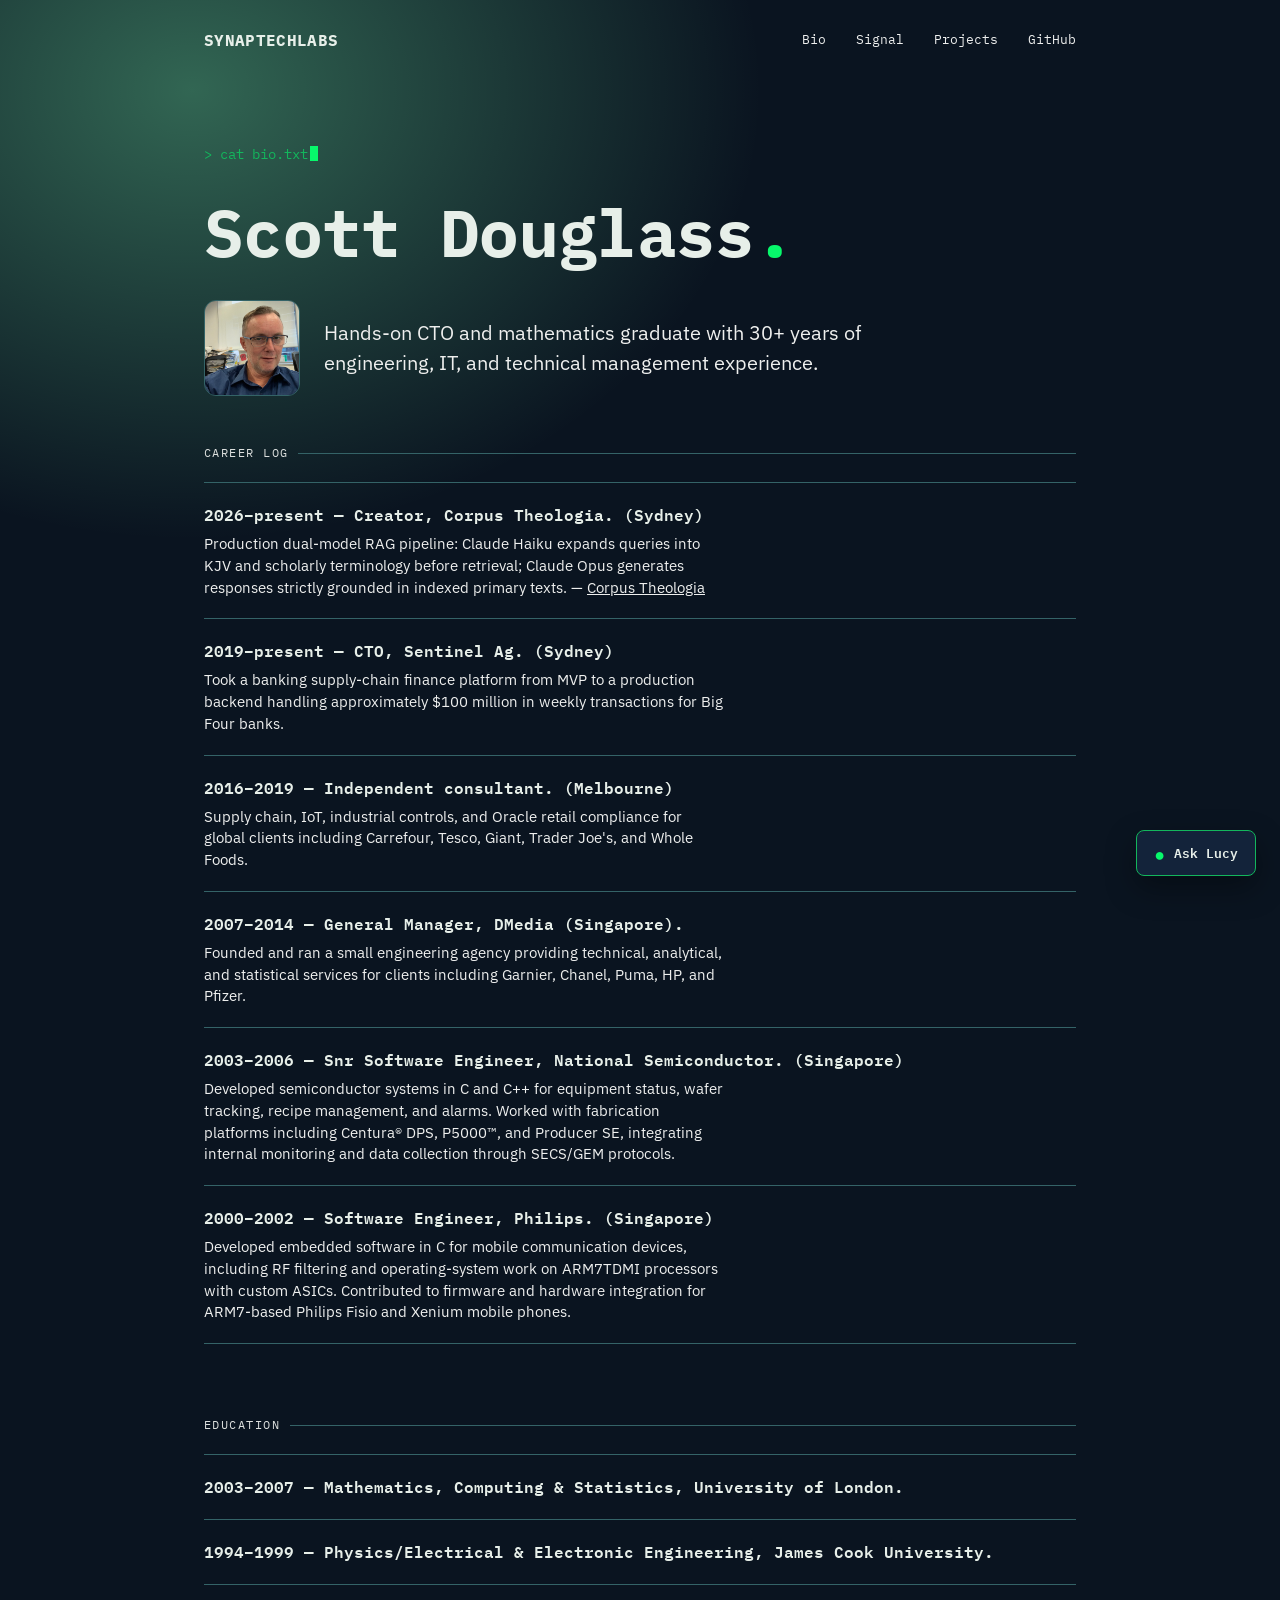
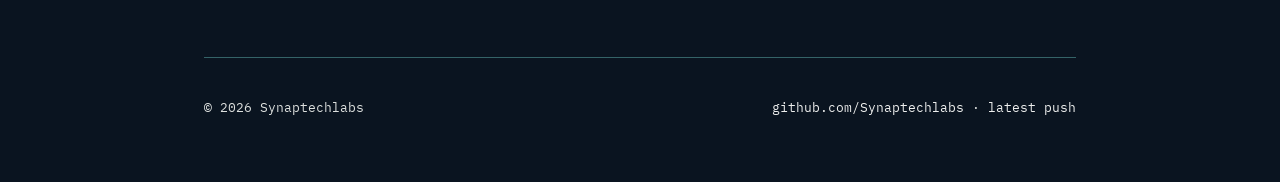
==== bio.html @ 3e89b564 "Refine Lucy transmission animation" ====
<!DOCTYPE html>
<html lang="en">
<head>
<meta charset="UTF-8">
<meta name="viewport" content="width=device-width, initial-scale=1.0">
<title>Bio — Synaptechlabs</title>
<meta name="description" content="Synaptechlabs: systems, algorithms, and applied AI research. Building cognition from tokens, bytes, and bold ideas.">
<link rel="canonical" href="https://synaptechlabs.ai/bio.html">
<meta property="og:type" content="profile">
<meta property="og:title" content="Scott Douglass — Synaptechlabs">
<meta property="og:description" content="Hands-on CTO and mathematics graduate with more than 30 years of engineering, IT, and technical management experience.">
<meta property="og:url" content="https://synaptechlabs.ai/bio.html">
<meta name="twitter:card" content="summary">
<link rel="preconnect" href="https://fonts.googleapis.com">
<link rel="preconnect" href="https://fonts.gstatic.com" crossorigin>
<link href="https://fonts.googleapis.com/css2?family=IBM+Plex+Mono:wght@400;500;600;700&family=IBM+Plex+Sans:wght@400;500;600&display=swap" rel="stylesheet">
<link rel="stylesheet" href="css/style.css?v=3">
<script src="https://challenges.cloudflare.com/turnstile/v0/api.js?render=explicit" async defer></script>
</head>
<body>

<header class="site">
  <a class="mark" href="index.html">SYNAPTECHLABS</a>
  <nav>
    <a href="bio.html">Bio</a>
    <a href="index.html#flagship">Signal</a>
    <a href="index.html#projects">Projects</a>
    <a href="https://github.com/Synaptechlabs">GitHub</a>
  </nav>
</header>

<div class="wrap">

  <section class="hero">
    <p class="prompt-line">&gt; cat bio.txt<span class="cursor"></span></p>
    <h1 class="wordmark">Scott Douglass<span class="dot">.</span></h1>
    <div class="bio-intro">
      <img class="bio-photo" src="images/me.jpg" alt="Scott Douglass">
      <p class="tagline">Hands-on CTO and mathematics graduate with 30+ years of engineering, IT, and technical management experience.</p>
    </div>
  </section>

  <section id="history" class="projects">
    <h2 class="section-label">Career log</h2>


    <div class="project-row">
      <span class="name-line">2026–present — Creator, Corpus Theologia. (Sydney)</span>
      <span class="desc">Production dual-model RAG pipeline: Claude Haiku expands queries into KJV and scholarly terminology before retrieval; Claude Opus generates responses strictly grounded in indexed primary texts. — <a href="https://www.corpustheologia.com/" target="_blank" rel="noopener">Corpus Theologia</a></span>
    </div>


    <div class="project-row">
      <span class="name-line">2019–present — CTO, Sentinel Ag. (Sydney)</span>
      <span class="desc">Took a banking supply-chain finance platform from MVP to a production backend handling approximately $100 million in weekly transactions for Big Four banks.</span>
    </div>

    <div class="project-row">
      <span class="name-line">2016–2019 — Independent consultant. (Melbourne)</span>
      <span class="desc">Supply chain, IoT, industrial controls, and Oracle retail compliance for global clients including Carrefour, Tesco, Giant, Trader Joe's, and Whole Foods.</span>
    </div>

    <div class="project-row">
      <span class="name-line">2007–2014 — General Manager, DMedia (Singapore).</span>
      <span class="desc">Founded and ran a small engineering agency providing technical, analytical, and statistical services for clients including Garnier, Chanel, Puma, HP, and Pfizer.</span>
    </div>

    <div class="project-row">
      <span class="name-line">2003–2006 — Snr Software Engineer, National Semiconductor. (Singapore)</span>
      <span class="desc">Developed semiconductor systems in C and C++ for equipment status, wafer tracking, recipe management, and alarms. Worked with fabrication platforms including Centura® DPS, P5000™, and Producer SE, integrating internal monitoring and data collection through SECS/GEM protocols.</span>
    </div>

    <div class="project-row">
      <span class="name-line">2000–2002 — Software Engineer, Philips. (Singapore)</span>
      <span class="desc">Developed embedded software in C for mobile communication devices, including RF filtering and operating-system work on ARM7TDMI processors with custom ASICs. Contributed to firmware and hardware integration for ARM7-based Philips Fisio and Xenium mobile phones.</span>
    </div>
</section>  
  <section id="education" class="projects">
    <h2 class="section-label">Education</h2>

    <div class="project-row">
      <span class="name-line">2003–2007 — Mathematics, Computing &amp; Statistics, University of London.</span>
    </div>

    <div class="project-row">
      <span class="name-line">1994–1999 — Physics/Electrical &amp; Electronic Engineering, James Cook University.</span>
    </div>
  </section>

  <footer>
    <span>© <span id="year"></span> Synaptechlabs</span>
    <span><a href="https://github.com/Synaptechlabs">github.com/Synaptechlabs</a> · <a class="site-version" href="https://github.com/Synaptechlabs/Synaptechlabs.github.io/commits/main">latest push</a></span>
  </footer>

</div>

<script>
  document.getElementById('year').textContent = new Date().getFullYear();
</script>
<script src="js/lucy-chat.js?v=3" defer></script>
<script src="js/site-version.js" defer></script>

</body>
</html>
---- css/style.css ----
:root {
  --bg: #0a1420;
  --bg-raise: #13233a;
  --bg-raise-2: #171c19;
  --text: #e7efe9;
  --text-dim: #eeefee;
  --text-mute: #dde0de;
  --phosphor: #07f86b;
  --phosphor-dim: #13b65c;
  --amber: #ffb454;
  --hairline: #346367;
  --mono: 'IBM Plex Mono', ui-monospace, monospace;
  --sans: 'IBM Plex Sans', system-ui, sans-serif;
}

* { box-sizing: border-box; }

html { scroll-behavior: smooth; }

body {
  margin: 0;
  background: var(--bg);
  color: var(--text);
  font-family: var(--sans);
  line-height: 1.5;
  background-image:
    radial-gradient(ellipse 1900px 1500px at 15% 10%, rgba(124,255,178,0.35), transparent 30%);

  background-attachment: fixed;
}

a { color: inherit; }

::selection { background: var(--phosphor-dim); color: #fff; }

:focus-visible {
  outline: 2px solid var(--phosphor);
  outline-offset: 3px;
}

.wrap {
  max-width: 920px;
  margin: 0 auto;
  padding: 0 24px;
}

/* ---------- Header ---------- */

header.site {
  display: flex;
  align-items: center;
  justify-content: space-between;
  padding: 28px 24px;
  max-width: 920px;
  margin: 0 auto;
  font-family: var(--mono);
  font-size: 13px;
  color: var(--text-dim);
}

header.site .mark {
  color: var(--text);
  letter-spacing: 0.02em;
  text-decoration: none;
  font-size: 16px;
  font-weight: 700;
}

header.site nav a {
  color: var(--text-dim);
  text-decoration: none;
  margin-left: 22px;
  transition: color 0.15s ease;
}
header.site nav a:hover { color: var(--phosphor); }

/* ---------- Hero ---------- */

.hero {
  padding: 64px 0 8px;
}

.prompt-line {
  font-family: var(--mono);
  font-size: 14px;
  color: var(--phosphor-dim);
  margin: 0 0 18px;
}
.prompt-line .cursor {
  display: inline-block;
  width: 8px;
  height: 15px;
  background: var(--phosphor);
  margin-left: 2px;
  vertical-align: -2px;
  animation: blink 1.1s steps(1) infinite;
}
@keyframes blink { 50% { opacity: 0; } }

h1.wordmark {
  font-family: var(--mono);
  font-weight: 700;
  font-size: clamp(38px, 7vw, 66px);
  letter-spacing: -0.01em;
  margin: 0 0 18px;
  color: var(--text);
}
h1.wordmark .dot { color: var(--phosphor); }

.tagline {
  font-size: clamp(17px, 2.4vw, 20px);
  color: var(--text-dim);
  max-width: 46ch;
  margin: 0 0 40px;
  font-weight: 400;
}

.bio-intro {
  display: flex;
  align-items: center;
  gap: 24px;
  margin: 0 0 40px;
}
.bio-intro .tagline { margin: 0; }

.bio-photo {
  width: 96px;
  max-width: 96px;
  height: 96px;
  border-radius: 12px;
  object-fit: cover;
  border: 1px solid var(--hairline);
  flex-shrink: 0;
}

@media (prefers-reduced-motion: reduce) {
  .prompt-line .cursor { animation: none; }
}

/* ---------- Section labels ---------- */

.section-label {
  font-family: var(--mono);
  font-size: 12px;
  letter-spacing: 0.12em;
  text-transform: uppercase;
  color: var(--text-mute);
  margin: 0 0 20px;
  display: flex;
  align-items: center;
  gap: 10px;
  font-weight: 400;
}
.section-label::after {
  content: '';
  flex: 1;
  height: 1px;
  background: var(--hairline);
}

/* ---------- Flagship ---------- */

.flagship {
  background: var(--bg-raise);
  border: 1px solid var(--hairline);
  border-radius: 10px;
  padding: 32px;
  margin-bottom: 64px;
  position: relative;
  overflow: hidden;
}
.flagship::before {
  content: '';
  position: absolute;
  top: 0; left: 0; right: 0;
  height: 2px;
  background: linear-gradient(90deg, var(--phosphor), transparent 70%);
}

.flagship-top {
  display: flex;
  align-items: center;
  gap: 12px;
  margin-bottom: 14px;
  flex-wrap: wrap;
}

.status-badge {
  font-family: var(--mono);
  font-size: 11px;
  letter-spacing: 0.08em;
  padding: 3px 9px;
  border-radius: 4px;
  text-transform: uppercase;
}
.status-live {
  color: #0b0e0c;
  background: var(--amber);
}
.status-active { color: var(--phosphor); border: 1px solid var(--phosphor-dim); }
.status-experimental { color: var(--text-dim); border: 1px solid var(--hairline); }
.status-archived { color: var(--text-mute); border: 1px solid var(--hairline); }

.flagship-body {
  display: flex;
  gap: 24px;
  align-items: flex-start;
}

.flagship-photo {
  width: 140px;
  max-width: 140px;
  height: 140px;
  border-radius: 10px;
  object-fit: cover;
  border: 1px solid var(--hairline);
  flex-shrink: 0;
}

.flagship h3 {
  font-family: var(--mono);
  font-size: 24px;
  margin: 0 0 10px;
  font-weight: 600;
}

.flagship p.desc {
  color: var(--text-dim);
  max-width: 62ch;
  margin: 0 0 22px;
}

.flagship .links {
  display: flex;
  gap: 16px;
  flex-wrap: wrap;
  font-family: var(--mono);
  font-size: 13px;
}
.flagship .links a {
  text-decoration: none;
  color: var(--text);
  border-bottom: 1px solid var(--phosphor-dim);
  padding-bottom: 2px;
  transition: border-color 0.15s ease, color 0.15s ease;
}
.flagship .links a:hover { color: var(--phosphor); border-color: var(--phosphor); }

/* ---------- Project list ---------- */

.projects { margin-bottom: 72px; }

.project-row {
  display: grid;
  grid-template-columns: 1fr auto;
  gap: 6px 20px;
  align-items: start;
  padding: 20px 0;
  border-bottom: 1px solid var(--hairline);
  text-decoration: none;
  color: inherit;
}
.section-label + .project-row { border-top: 1px solid var(--hairline); }

.project-row .name-line {
  display: flex;
  align-items: center;
  gap: 10px;
  font-family: var(--mono);
  font-size: 16px;
  font-weight: 600;
  color: var(--text);
}

.project-row .desc {
  grid-column: 1 / 2;
  color: var(--text-dim);
  font-size: 14.5px;
  max-width: 58ch;
}

.project-row .badge-col {
  grid-column: 2;
  grid-row: 1 / 3;
  align-self: start;
  justify-self: end;
}

.project-row .arrow {
  font-family: var(--mono);
  color: var(--text-mute);
  transition: transform 0.15s ease, color 0.15s ease;
  display: inline-block;
}
.project-row:hover .arrow { transform: translateX(3px); color: var(--phosphor); }
.project-row:hover .name-line { color: var(--phosphor); }

/* ---------- Footer ---------- */

footer {
  padding: 40px 0 64px;
  font-family: var(--mono);
  font-size: 13px;
  color: var(--text-mute);
  border-top: 1px solid var(--hairline);
  display: flex;
  justify-content: space-between;
  flex-wrap: wrap;
  gap: 12px;
}
footer a { color: var(--text-dim); text-decoration: none; }
footer a:hover { color: var(--phosphor); }

/* ---------- Lucy chat ---------- */

.lucy-chat {
  position: fixed;
  right: 24px;
  bottom: 24px;
  z-index: 10;
  font-family: var(--sans);
}

.lucy-chat__toggle {
  display: flex;
  align-items: center;
  gap: 9px;
  min-height: 46px;
  padding: 0 17px;
  border: 1px solid var(--phosphor-dim);
  border-radius: 8px;
  background: var(--bg-raise);
  color: var(--text);
  box-shadow: 0 12px 30px rgba(0, 0, 0, 0.35);
  cursor: pointer;
  font: 600 13px var(--mono);
}

.lucy-chat__toggle:hover { color: var(--phosphor); border-color: var(--phosphor); }
.lucy-chat__toggle-dot { color: var(--phosphor); font-size: 18px; line-height: 1; }

.lucy-chat__panel {
  position: absolute;
  right: 0;
  bottom: 58px;
  display: flex;
  width: min(360px, calc(100vw - 32px));
  height: min(480px, calc(100vh - 112px));
  flex-direction: column;
  overflow: hidden;
  border: 1px solid var(--hairline);
  border-radius: 10px;
  background: var(--bg-raise);
  box-shadow: 0 18px 50px rgba(0, 0, 0, 0.45);
}

.lucy-chat__panel[hidden] { display: none; }

.lucy-chat__header {
  display: flex;
  align-items: center;
  justify-content: space-between;
  padding: 14px 16px;
  border-bottom: 1px solid var(--hairline);
  font: 600 14px var(--mono);
}

.lucy-chat__status { color: var(--phosphor); }
.lucy-chat__close { border: 0; background: transparent; color: var(--text-dim); cursor: pointer; font-size: 22px; line-height: 1; }
.lucy-chat__close:hover { color: var(--phosphor); }

.lucy-chat__transmission {
  position: relative;
  height: 150px;
  flex: 0 0 150px;
  overflow: hidden;
  border-bottom: 1px solid var(--hairline);
  background: #071019;
  animation: lucy-transmission-pulse 4.4s ease-in-out infinite;
}

.lucy-chat__portrait {
  position: absolute;
  inset: 0;
  background-image: url('../images/lucy-transmission-sprite.jpg');
  background-repeat: no-repeat;
  background-position: 0% 31%;
  background-size: 400% auto;
  filter: saturate(0.72) contrast(1.08) brightness(0.86);
  animation: lucy-camera-drift 8s ease-in-out infinite alternate;
}

.lucy-chat__transmission[data-state='anticipating'] .lucy-chat__portrait { background-position: 33.333% 31%; }
.lucy-chat__transmission[data-state='thinking'] .lucy-chat__portrait { background-position: 66.667% 31%; }
.lucy-chat__transmission[data-state='responding'] .lucy-chat__portrait { background-position: 100% 31%; }

.lucy-chat__transmission::before {
  content: '';
  position: absolute;
  z-index: 1;
  inset: 0;
  pointer-events: none;
  background:
    repeating-linear-gradient(0deg, rgba(4, 20, 27, 0.12) 0, rgba(4, 20, 27, 0.12) 1px, transparent 1px, transparent 3px),
    linear-gradient(90deg, rgba(7, 248, 107, 0.08), transparent 40%, rgba(0, 117, 255, 0.06));
  mix-blend-mode: screen;
  animation:
    lucy-signal-flicker 2.7s steps(1) infinite,
    lucy-analogue-roll 1.8s linear infinite;
}

.lucy-chat__transmission::after {
  content: '';
  position: absolute;
  z-index: 2;
  top: -35%;
  right: 0;
  left: 0;
  height: 25%;
  pointer-events: none;
  background: linear-gradient(transparent, rgba(7, 248, 107, 0.11), transparent);
  animation: lucy-scan 5s linear infinite;
}

.lucy-chat__transmission--glitching .lucy-chat__portrait {
  animation: lucy-signal-glitch 110ms steps(2) infinite;
}

.lucy-chat__transmission--glitching::before {
  background:
    repeating-linear-gradient(0deg, rgba(7, 248, 107, 0.24) 0 2px, transparent 2px 7px),
    linear-gradient(90deg, rgba(0, 170, 255, 0.2), transparent 38%, rgba(7, 248, 107, 0.18));
}

.lucy-chat__signal {
  position: absolute;
  z-index: 3;
  bottom: 8px;
  left: 10px;
  padding: 2px 5px;
  background: rgba(4, 13, 20, 0.72);
  color: var(--phosphor);
  font: 500 9px var(--mono);
  letter-spacing: 0.08em;
}

@keyframes lucy-scan {
  to { transform: translateY(700%); }
}

@keyframes lucy-camera-drift {
  0% { transform: scale(1.015) translate3d(-1px, 0, 0); }
  22% { transform: scale(1.025) translate3d(1px, -1px, 0); }
  47% { transform: scale(1.035) translate3d(2px, -2px, 0); }
  73% { transform: scale(1.028) translate3d(0, 1px, 0); }
  100% { transform: scale(1.02) translate3d(-2px, 1px, 0); }
}

@keyframes lucy-transmission-pulse {
  0%, 100% { filter: brightness(0.97); }
  38% { filter: brightness(1.025); }
  62% { filter: brightness(0.985); }
}

@keyframes lucy-analogue-roll {
  from { background-position: 0 0, 0 0; }
  to { background-position: 0 9px, 3px 0; }
}

@keyframes lucy-signal-flicker {
  0%, 17%, 19%, 54%, 57%, 91%, 100% { opacity: 0.72; }
  18%, 55% { opacity: 0.28; }
  56%, 92% { opacity: 0.95; }
}

@keyframes lucy-signal-glitch {
  0% { opacity: 0.32; transform: translateX(-7px) scaleX(1.045); filter: contrast(1.7) hue-rotate(18deg); }
  40% { opacity: 0.78; transform: translateX(5px) scaleX(0.97); filter: brightness(1.25) saturate(1.4); }
  100% { opacity: 0.48; transform: translateX(-2px) scaleX(1.02); filter: contrast(1.4) hue-rotate(-12deg); }
}

.lucy-chat__messages {
  display: flex;
  flex: 1;
  flex-direction: column;
  gap: 10px;
  overflow-y: auto;
  padding: 16px;
}

.lucy-chat__message {
  max-width: 88%;
  margin: 0;
  padding: 9px 11px;
  border: 1px solid var(--hairline);
  border-radius: 7px;
  color: var(--text-dim);
  font-size: 14px;
  white-space: pre-wrap;
}

.lucy-chat__message--user { align-self: flex-end; border-color: var(--phosphor-dim); color: var(--text); }
.lucy-chat__message--loading { color: var(--text-mute); font-family: var(--mono); }
.lucy-chat__message--error { color: var(--amber); }

.lucy-chat__form { display: flex; gap: 8px; padding: 12px; border-top: 1px solid var(--hairline); }
.lucy-chat__input {
  min-width: 0;
  flex: 1;
  border: 1px solid var(--hairline);
  border-radius: 6px;
  background: var(--bg);
  color: var(--text);
  padding: 9px 10px;
  font: 14px var(--sans);
}
.lucy-chat__input::placeholder { color: var(--text-mute); }
.lucy-chat__send {
  border: 1px solid var(--phosphor-dim);
  border-radius: 6px;
  background: transparent;
  color: var(--phosphor);
  cursor: pointer;
  padding: 0 12px;
  font: 600 12px var(--mono);
}
.lucy-chat__send:hover:not(:disabled) { border-color: var(--phosphor); }
.lucy-chat__send:disabled, .lucy-chat__input:disabled { cursor: wait; opacity: 0.55; }

@media (max-width: 560px) {
  header.site { flex-direction: column; align-items: flex-start; gap: 10px; }
  header.site nav a { margin-left: 0; margin-right: 18px; }
  .project-row { grid-template-columns: 1fr; }
  .project-row .badge-col { grid-row: auto; justify-self: start; margin-top: 4px; }
  .bio-intro { flex-direction: column; align-items: flex-start; }
  .flagship-body { flex-direction: column; }
  .lucy-chat { right: 16px; bottom: 16px; }
  .lucy-chat__transmission { height: 120px; flex-basis: 120px; }
}

@media (prefers-reduced-motion: reduce) {
  .lucy-chat__transmission,
  .lucy-chat__portrait,
  .lucy-chat__transmission::after,
  .lucy-chat__transmission::before,
  .lucy-chat__transmission--glitching .lucy-chat__portrait {
    animation: none;
  }
}
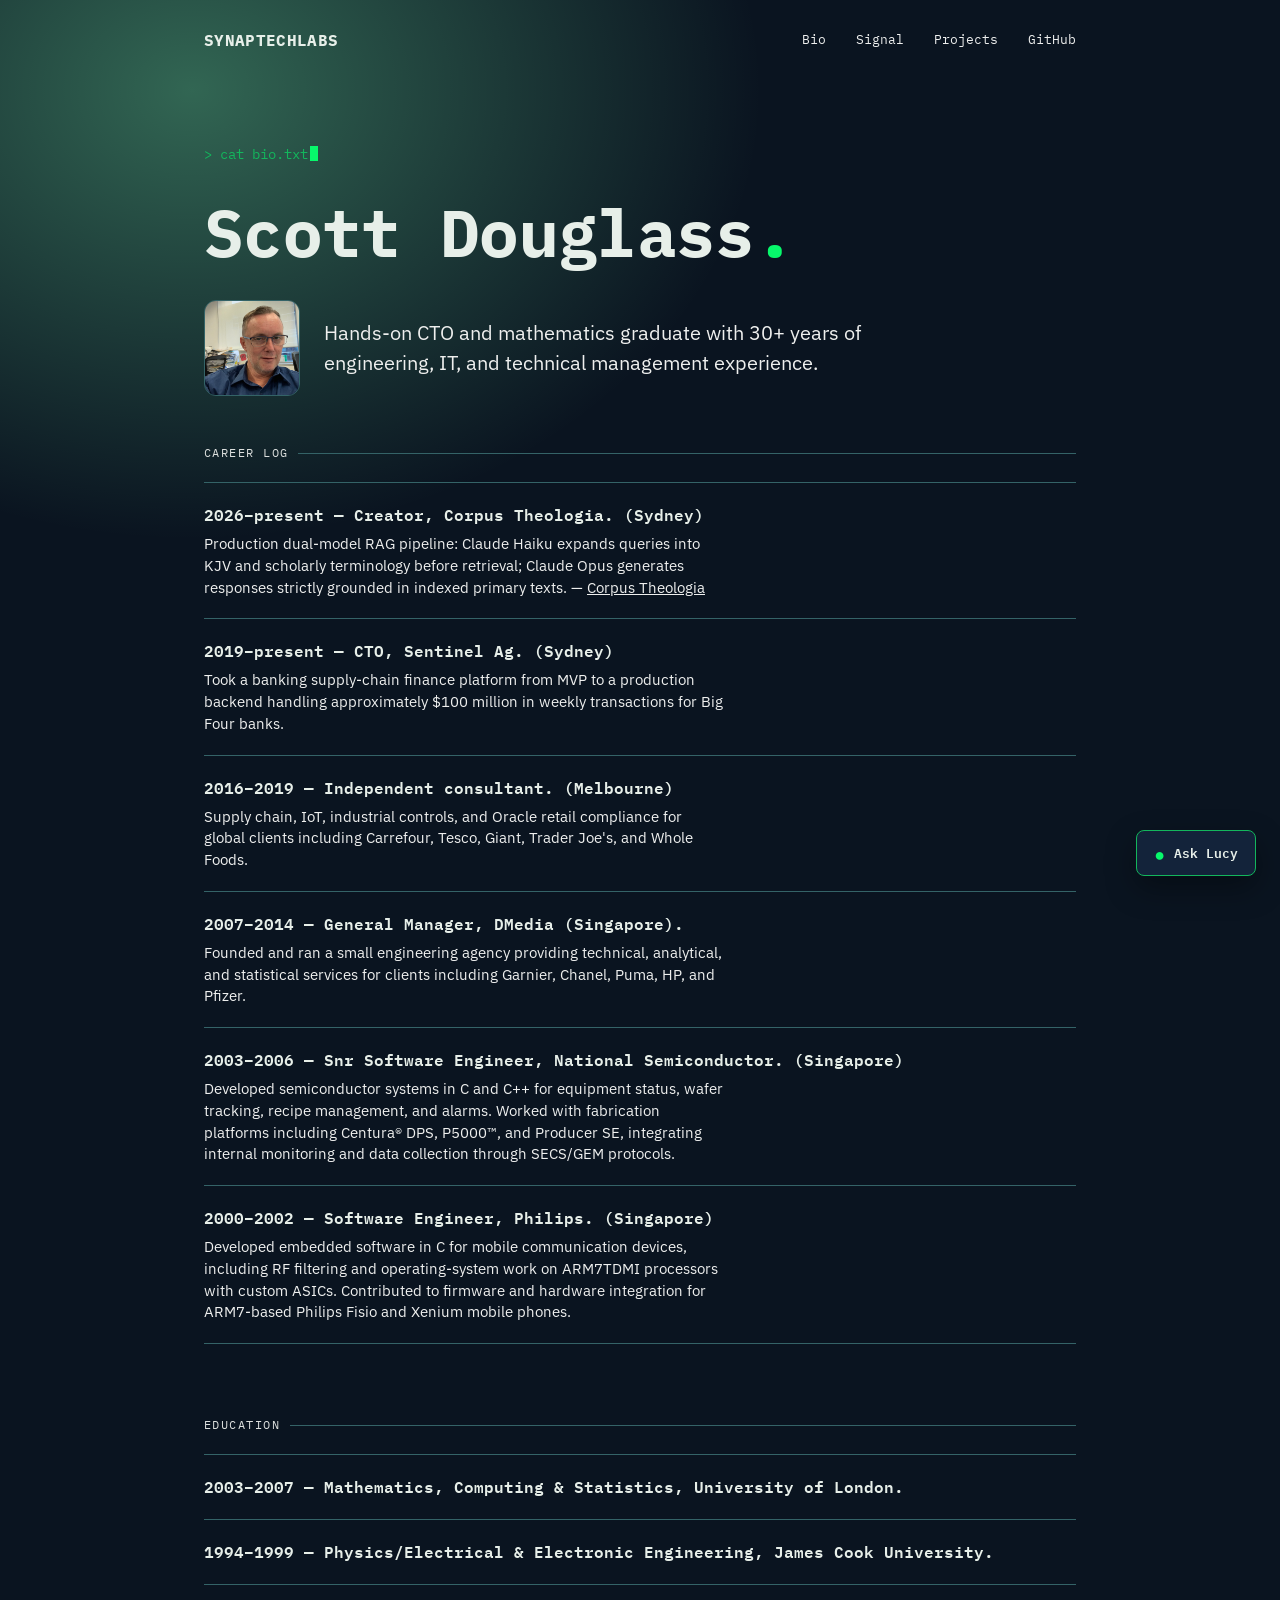
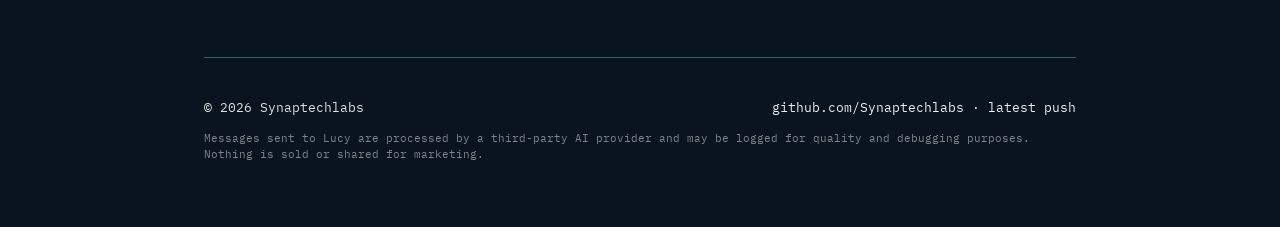
==== commit d887ab38: "Add faint privacy note about Lucy chat data to page footers Co-Authored-By: Claude Sonnet 5 <noreply" ====
--- a/bio.html
+++ b/bio.html
@@ -5,6 +5,16 @@
 <meta name="viewport" content="width=device-width, initial-scale=1.0">
 <title>Bio — Synaptechlabs</title>
 <meta name="description" content="Synaptechlabs: systems, algorithms, and applied AI research. Building cognition from tokens, bytes, and bold ideas.">
+<link rel="icon" href="images/favicon.ico" sizes="any">
+<link rel="icon" type="image/png" href="images/icon-16.png" sizes="16x16">
+<link rel="icon" type="image/png" href="images/icon-32.png" sizes="32x32">
+<link rel="icon" type="image/png" href="images/icon-48.png" sizes="48x48">
+<link rel="icon" type="image/png" href="images/icon-64.png" sizes="64x64">
+<link rel="icon" type="image/png" href="images/icon-128.png" sizes="128x128">
+<link rel="icon" type="image/png" href="images/icon-192.png" sizes="192x192">
+<link rel="icon" type="image/png" href="images/icon-256.png" sizes="256x256">
+<link rel="icon" type="image/png" href="images/icon-512.png" sizes="512x512">
+<link rel="apple-touch-icon" href="images/icon-180.png">
 <link rel="canonical" href="https://synaptechlabs.ai/bio.html">
 <meta property="og:type" content="profile">
 <meta property="og:title" content="Scott Douglass — Synaptechlabs">
@@ -14,7 +24,7 @@
 <link rel="preconnect" href="https://fonts.googleapis.com">
 <link rel="preconnect" href="https://fonts.gstatic.com" crossorigin>
 <link href="https://fonts.googleapis.com/css2?family=IBM+Plex+Mono:wght@400;500;600;700&family=IBM+Plex+Sans:wght@400;500;600&display=swap" rel="stylesheet">
-<link rel="stylesheet" href="css/style.css?v=3">
+<link rel="stylesheet" href="css/style.css?v=5">
 <script src="https://challenges.cloudflare.com/turnstile/v0/api.js?render=explicit" async defer></script>
 </head>
 <body>
@@ -88,8 +98,11 @@
   </section>
 
   <footer>
-    <span>© <span id="year"></span> Synaptechlabs</span>
-    <span><a href="https://github.com/Synaptechlabs">github.com/Synaptechlabs</a> · <a class="site-version" href="https://github.com/Synaptechlabs/Synaptechlabs.github.io/commits/main">latest push</a></span>
+    <div class="footer-main">
+      <span>© <span id="year"></span> Synaptechlabs</span>
+      <span><a href="https://github.com/Synaptechlabs">github.com/Synaptechlabs</a> · <a class="site-version" href="https://github.com/Synaptechlabs/Synaptechlabs.github.io/commits/main">latest push</a></span>
+    </div>
+    <p class="footer-privacy">Messages sent to Lucy are processed by a third-party AI provider and may be logged for quality and debugging purposes. Nothing is sold or shared for marketing.</p>
   </footer>
 
 </div>
@@ -97,7 +110,7 @@
 <script>
   document.getElementById('year').textContent = new Date().getFullYear();
 </script>
-<script src="js/lucy-chat.js?v=3" defer></script>
+<script src="js/lucy-chat.js?v=6" defer></script>
 <script src="js/site-version.js" defer></script>
 
 </body>
--- a/css/style.css
+++ b/css/style.css
@@ -304,12 +304,13 @@
   color: var(--text-mute);
   border-top: 1px solid var(--hairline);
   display: flex;
-  justify-content: space-between;
-  flex-wrap: wrap;
+  flex-direction: column;
   gap: 12px;
 }
+.footer-main { display: flex; justify-content: space-between; flex-wrap: wrap; gap: 12px; }
 footer a { color: var(--text-dim); text-decoration: none; }
 footer a:hover { color: var(--phosphor); }
+.footer-privacy { margin: 0; font-size: 11px; color: var(--text-mute); opacity: 0.55; }
 
 /* ---------- Lucy chat ---------- */
 
@@ -346,6 +347,7 @@
   display: flex;
   width: min(360px, calc(100vw - 32px));
   height: min(480px, calc(100vh - 112px));
+  height: min(480px, calc(100dvh - 112px));
   flex-direction: column;
   overflow: hidden;
   border: 1px solid var(--hairline);
@@ -390,9 +392,22 @@
   animation: lucy-camera-drift 8s ease-in-out infinite alternate;
 }
 
-.lucy-chat__transmission[data-state='anticipating'] .lucy-chat__portrait { background-position: 33.333% 31%; }
-.lucy-chat__transmission[data-state='thinking'] .lucy-chat__portrait { background-position: 66.667% 31%; }
-.lucy-chat__transmission[data-state='responding'] .lucy-chat__portrait { background-position: 100% 31%; }
+.lucy-chat__transmission[data-state='anticipating'] .lucy-chat__portrait--primary { background-position: 33.333% 31%; }
+.lucy-chat__transmission[data-state='thinking'] .lucy-chat__portrait--primary { background-position: 66.667% 31%; }
+.lucy-chat__transmission[data-state='responding'] .lucy-chat__portrait--primary { background-position: 100% 31%; }
+
+.lucy-chat__portrait--transition {
+  z-index: 1;
+  opacity: 0;
+  background-image: url('../images/lucy-transmission-transitions.jpg');
+  transition: opacity 130ms ease;
+}
+
+.lucy-chat__portrait--transition[data-frame='idle-anticipating'] { background-position: 0% 31%; }
+.lucy-chat__portrait--transition[data-frame='anticipating-thinking'] { background-position: 33.333% 31%; }
+.lucy-chat__portrait--transition[data-frame='thinking-responding'] { background-position: 66.667% 31%; }
+.lucy-chat__portrait--transition[data-frame='responding-idle'] { background-position: 100% 31%; }
+.lucy-chat__portrait--transition.lucy-chat__portrait--visible { opacity: 1; }
 
 .lucy-chat__transmission::before {
   content: '';
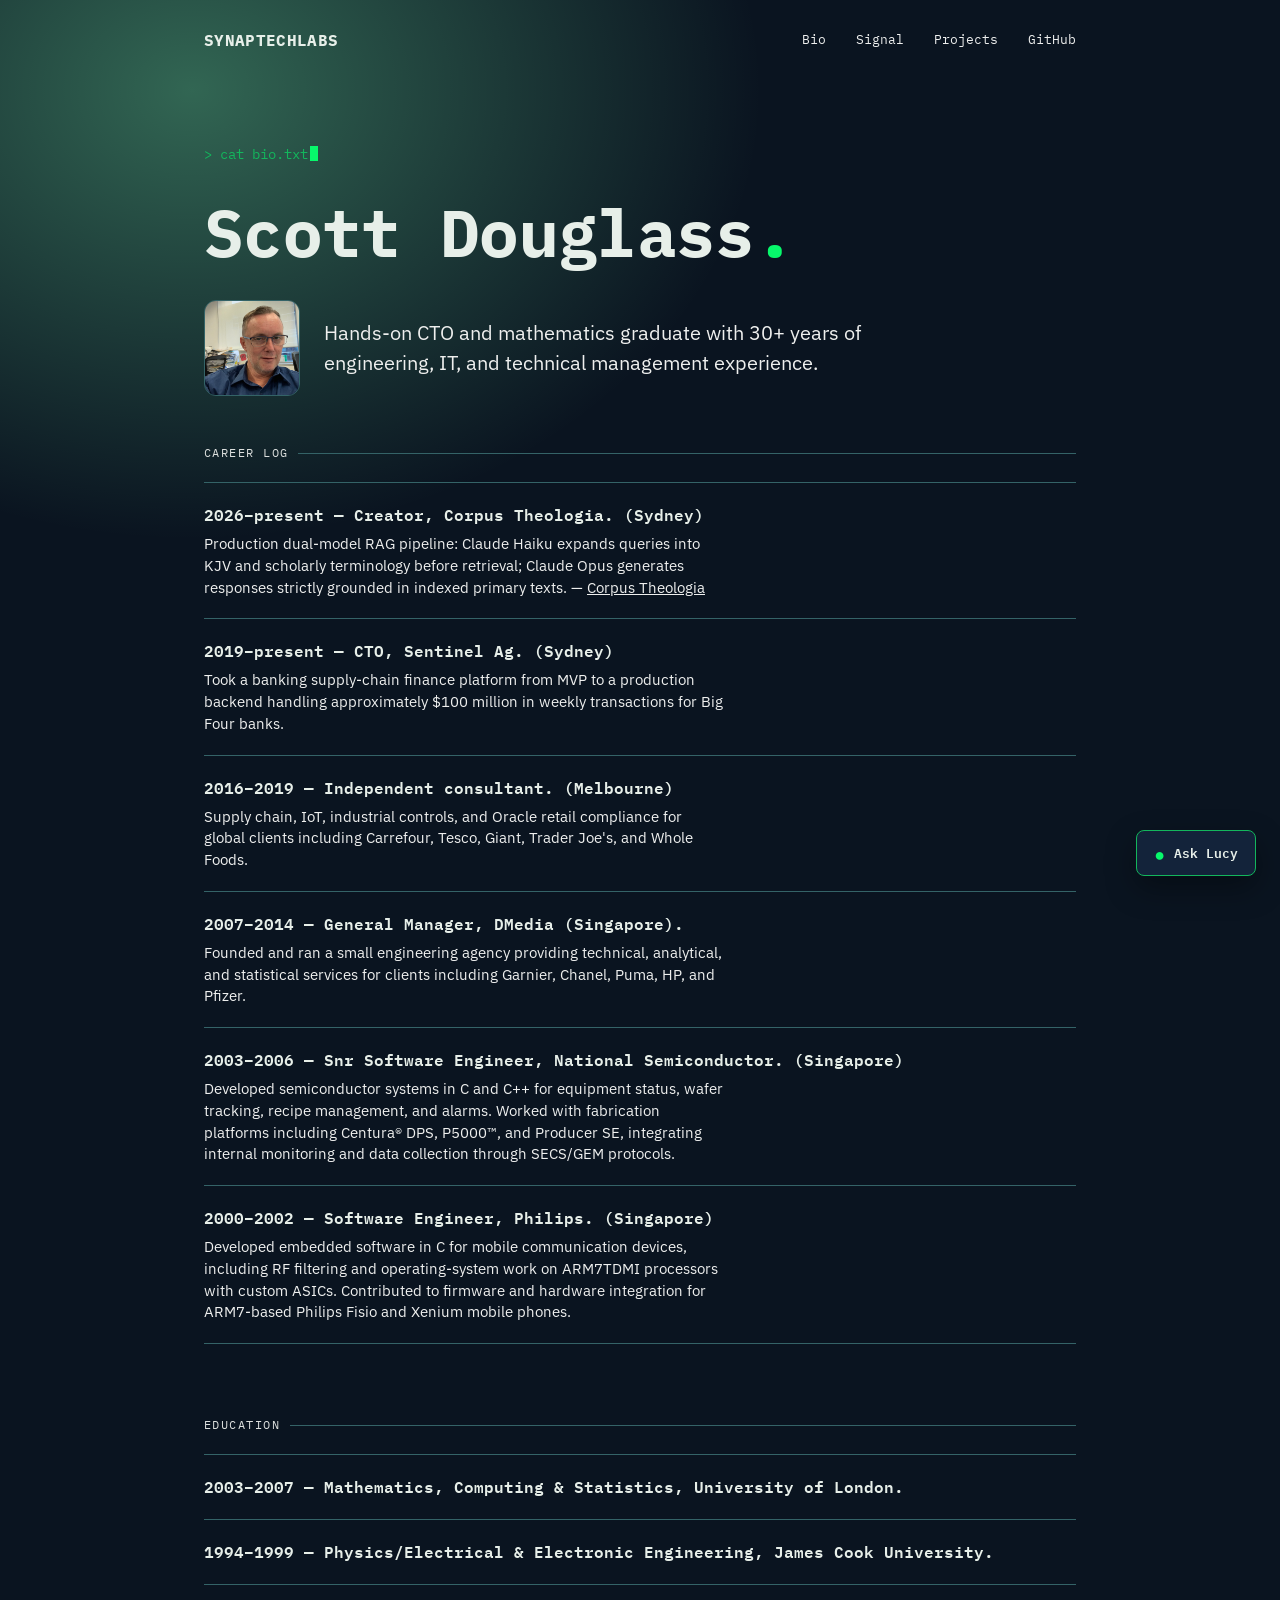
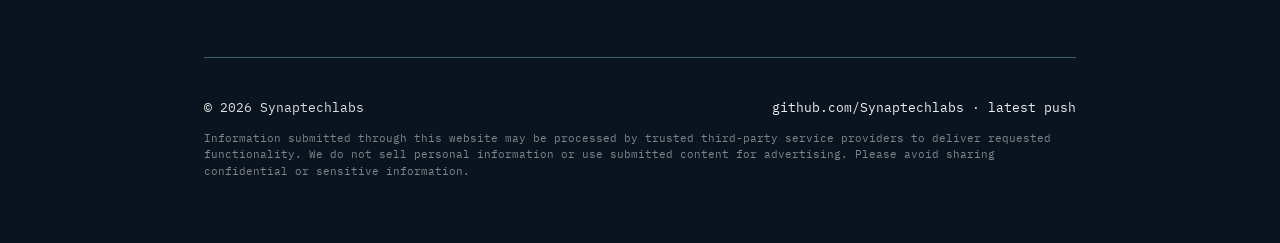
==== commit f83cd3da: "Update footer privacy note wording Co-Authored-By: Claude Sonnet 5 <noreply@anthropic.com>" ====
--- a/bio.html
+++ b/bio.html
@@ -102,7 +102,7 @@
       <span>© <span id="year"></span> Synaptechlabs</span>
       <span><a href="https://github.com/Synaptechlabs">github.com/Synaptechlabs</a> · <a class="site-version" href="https://github.com/Synaptechlabs/Synaptechlabs.github.io/commits/main">latest push</a></span>
     </div>
-    <p class="footer-privacy">Messages sent to Lucy are processed by a third-party AI provider and may be logged for quality and debugging purposes. Nothing is sold or shared for marketing.</p>
+    <p class="footer-privacy">Information submitted through this website may be processed by trusted third-party service providers to deliver requested functionality. We do not sell personal information or use submitted content for advertising. Please avoid sharing confidential or sensitive information.</p>
   </footer>
 
 </div>
